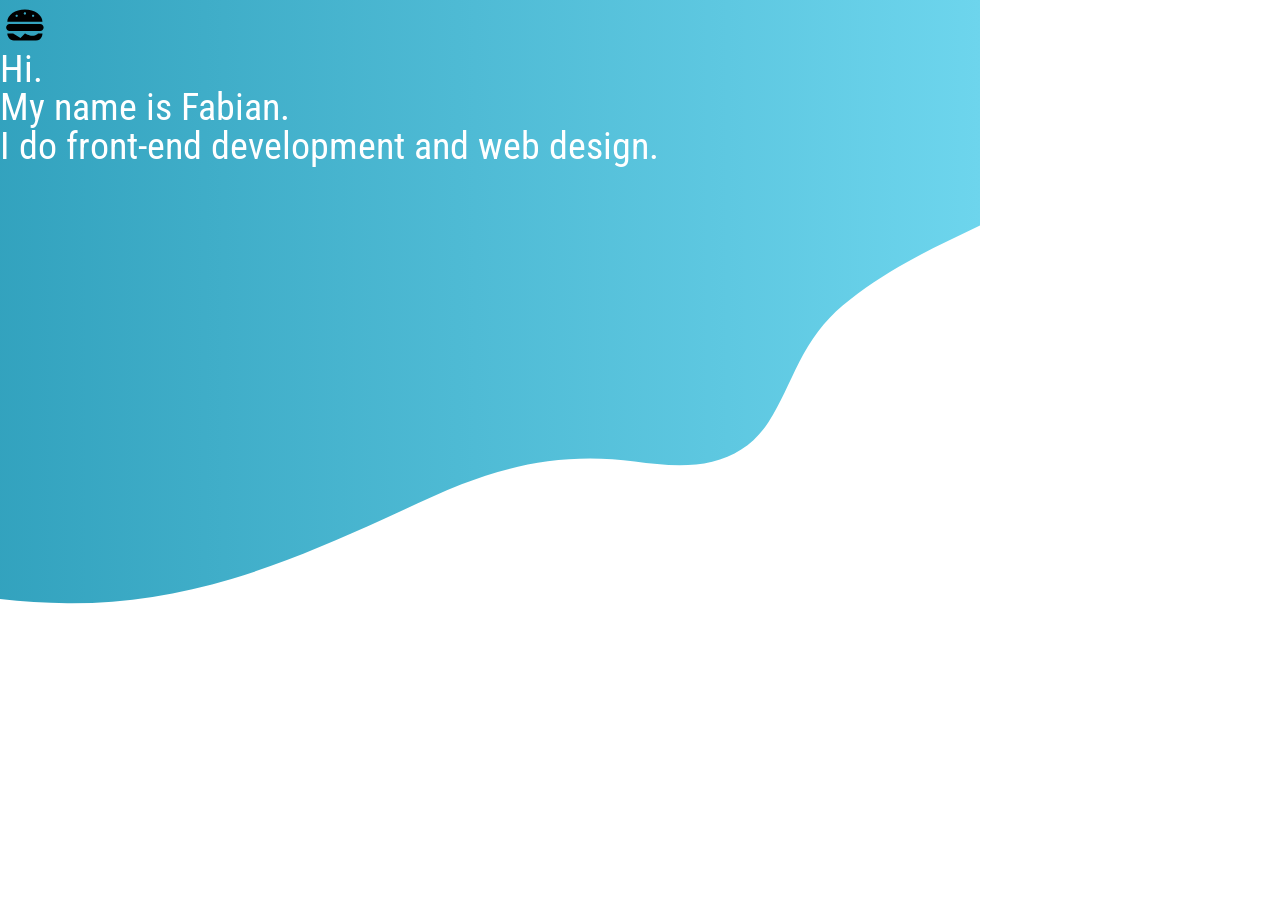
==== public/index.html @ 2a1114a0 "v0.1" ====
<!DOCTYPE html>
<html lang="en">
<head>
    <meta charset="UTF-8">
    <meta name="viewport" content="width=device-width, initial-scale=1.0">
    <meta http-equiv="X-UA-Compatible" content="ie=edge">
    <title>Responsive design</title>

    <script src="./script/reader.js" type="text/javascript" defer></script>

    <!-- Google fonts -->
    <link href="https://fonts.googleapis.com/css?family=Roboto+Condensed:300,400,700|Roboto:100,300,400,500" rel="stylesheet"> 

    <link rel="stylesheet" href="./css/style.css" type="text/css">
    <link rel="stylesheet" href="./css/svg-style.css" type="text/css">

</head>
<body>
    <header id="header">
        <nav>
            <object type="image/svg+xml" data="./media/svg/burger.svg">Burger icon SVG</object>

            <svg id="burger-menu" viewBox="0 0 1024 1024" version="1.1" xmlns="http://www.w3.org/2000/svg">
            <path id="burger-icon"d="M657.840576 732.301452c-46.817282 1.342578-148.035568-48.007387-148.035568-48.007387l-90.058109 96.012727-149.98292-96.012727L149.720953 684.294065c0 52.988842 44.989657 144.017044 135.025253 144.017044l450.018344 0c135.025253 0 135.025253-144.017044 135.025253-144.017044l-90.007967 0C779.782859 684.294065 747.874125 729.670531 657.840576 732.301452zM821.774229 492.273726 197.73755 492.273726c-39.758516 0-72.02643 32.218796-72.02643 71.978335 0 39.783075 32.267914 72.03871 72.02643 72.03871l624.036679 0c39.805588 0 72.02643-32.255635 72.02643-72.03871C893.800659 524.491499 861.579817 492.273726 821.774229 492.273726zM509.806032 192.210673c-198.890816 0-360.084055 112.889093-360.084055 252.020874l720.068849 0C869.790826 305.10079 708.547445 192.210673 509.806032 192.210673zM341.742315 348.232123c-13.251815 0-24.007787-10.732435-24.007787-24.009833 0-13.239536 10.755971-23.995507 24.007787-23.995507 13.252839 0 24.00881 10.755971 24.00881 23.995507C365.751125 337.500711 354.995153 348.232123 341.742315 348.232123zM509.806032 300.226782c-13.304004 0-24.059975-10.733459-24.059975-23.972994 0-13.278421 10.755971-24.034393 24.059975-24.034393 13.226233 0 23.959691 10.755971 23.959691 24.034393C533.7647 289.493324 523.031241 300.226782 509.806032 300.226782zM677.769464 348.232123c-13.254885 0-24.009833-10.732435-24.009833-24.009833 0-13.239536 10.755971-23.995507 24.009833-23.995507 13.251815 0 23.960715 10.755971 23.960715 23.995507C701.730179 337.500711 691.02128 348.232123 677.769464 348.232123z" />
            </svg>
        </nav>
        <h1><div id="h1-hi">Hi.</div> <div id="h1-name">My name is Fabian.</div> <div id="h1-offer">I do front-end development and web design.</div></h1>
        <svg version="1.1" id="header-bkr" xmlns="http://www.w3.org/2000/svg" xmlns:xlink="http://www.w3.org/1999/xlink" x="0px" y="0px" viewBox="0 0 2560 1600" style="enable-background:new 0 0 2560 1600;" xml:space="preserve">
            <style type="text/css">
	            .st0{fill:url(#SVGID_1_);}
            </style>
            <linearGradient id="SVGID_1_" gradientUnits="userSpaceOnUse" x1="0" y1="603.2534" x2="2560" y2="603.2534">
	            <stop  offset="0" style="stop-color:#2193B0"/>
	            <stop  offset="1" style="stop-color:#6DD5ED"/>
            </linearGradient>
            <path class="st0" d="M11.58,963.07c60.94,60.77,136.85,104.88,215.27,139.16c82.97,36.27,171.25,61.07,260.01,78.38
	            c81.76,15.94,165.03,25.15,248.36,25.86c111.4,0.95,221.28-16.62,327.87-48.54c104.68-31.35,204.98-75.04,304.41-119.97
	            c51.68-23.35,102.89-48.4,155.61-69.33c55.49-22.03,113.19-37.88,172.37-45.95c58.45-7.97,115.75-7.4,174.12,0.36
	            c50.84,6.76,104.27,12.66,154.76,0.52c47.71-11.47,85.82-38.15,112.46-79.17c24.6-37.88,41.33-80.15,61.73-120.29
	            c22.17-43.64,49.39-81.2,86.8-112.99c39.7-33.75,83.57-62.14,129.1-87.33c47.44-26.25,96.6-49.47,145.54-72.77V0H0v951
	            C3.8,955.03,7.67,959.17,11.58,963.07z"/>
        </svg>

    </header>


    <!-- Header animation - vantajs.com-->
    <script src="./script/vanta/three.r92.min.js"></script> 
    <script src="./script/vanta/vanta.net.min.js"></script>

    <!--<script defer> VANTA.NET(
        { el: "#header", color: 0xfc397c, 
        backgroundColor: 0x25163e, points: 9.00, 
        maxDistance: 21.00, 
        spacing: 16.00 }) 
    </script>-->
</body>
</html>
---- public/css/style.css ----
*{
    box-sizing: border-box;
    margin: 0;
    padding: 0;
    text-decoration: none;
}

html{
    font: 1.1em/5.5 Helvetica, sans-serif;
}

body{
    height: 100%;
    width:500px;
    overflow-x: hidden;
}

header{
    width:100vw;
    height:80vh;
}

html{
    font: 1.2em/1.6em 'Roboto Condensed', sans-serif;
}

nav{
    display: grid;
    grid-template-columns: 1fr 1fr;
    grid-template-rows: auto;
}

nav > *{
    width:50px;
}

/* Hamburger menu */
nav > svg{
    justify-self: right;
    cursor: pointer;
}

h1{
    color: #fff;
    font-size: 2em;
    font-weight: 400;
    line-height: 1em;
}
---- public/css/svg-style.css ----
#header-bkr{
    position: absolute;
    top:0;
    z-index: -1;
    height:800px;
    transform: translateX(-300px);
}

#burger-icon, #burger-menu{
    fill: #fff;
    width:50px;
    height: 50px;
}
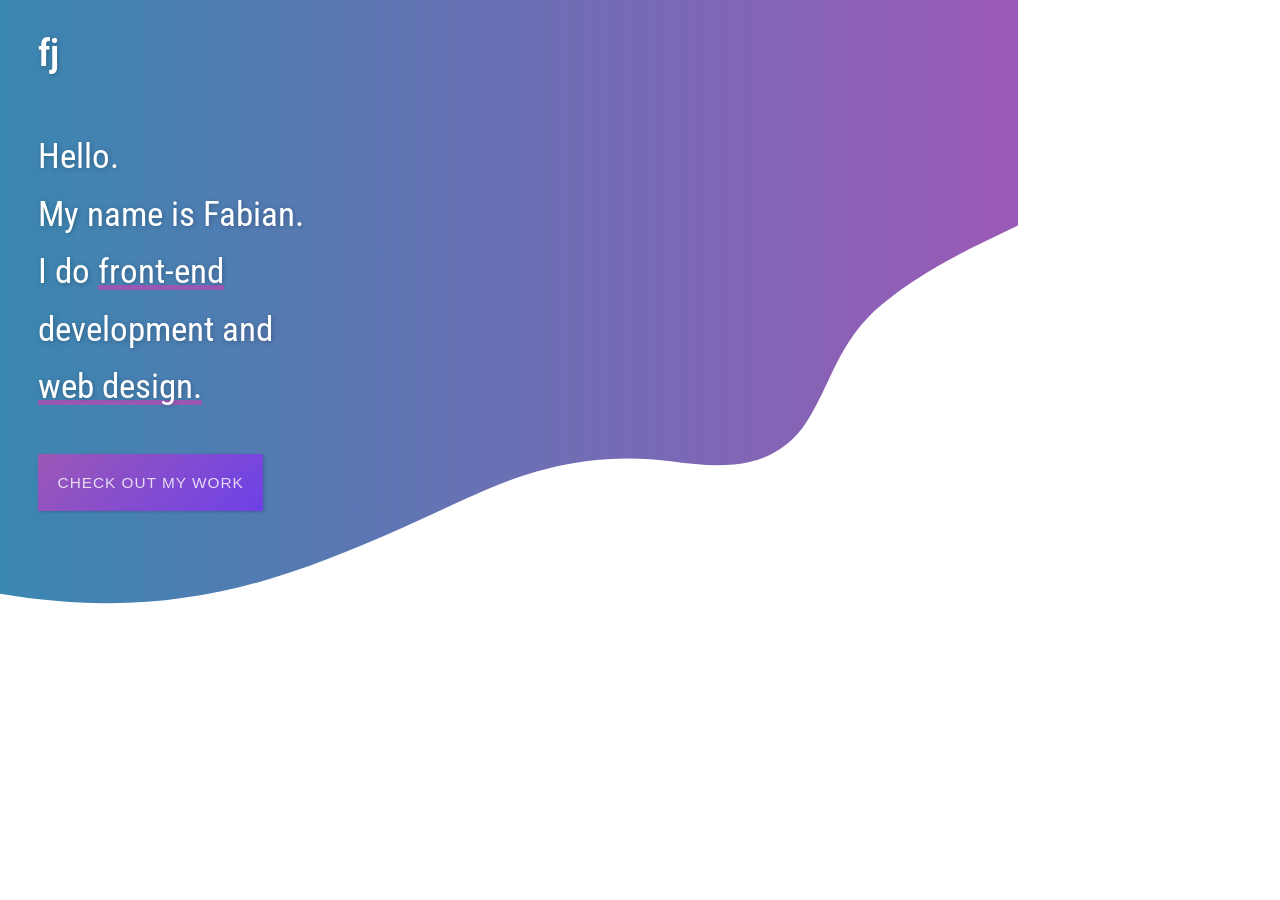
==== commit 4d39d804: "updated header" ====
--- a/public/index.html
+++ b/public/index.html
@@ -18,31 +18,37 @@
 <body>
     <header id="header">
         <nav>
-            <object type="image/svg+xml" data="./media/svg/burger.svg">Burger icon SVG</object>
-
-            <svg id="burger-menu" viewBox="0 0 1024 1024" version="1.1" xmlns="http://www.w3.org/2000/svg">
-            <path id="burger-icon"d="M657.840576 732.301452c-46.817282 1.342578-148.035568-48.007387-148.035568-48.007387l-90.058109 96.012727-149.98292-96.012727L149.720953 684.294065c0 52.988842 44.989657 144.017044 135.025253 144.017044l450.018344 0c135.025253 0 135.025253-144.017044 135.025253-144.017044l-90.007967 0C779.782859 684.294065 747.874125 729.670531 657.840576 732.301452zM821.774229 492.273726 197.73755 492.273726c-39.758516 0-72.02643 32.218796-72.02643 71.978335 0 39.783075 32.267914 72.03871 72.02643 72.03871l624.036679 0c39.805588 0 72.02643-32.255635 72.02643-72.03871C893.800659 524.491499 861.579817 492.273726 821.774229 492.273726zM509.806032 192.210673c-198.890816 0-360.084055 112.889093-360.084055 252.020874l720.068849 0C869.790826 305.10079 708.547445 192.210673 509.806032 192.210673zM341.742315 348.232123c-13.251815 0-24.007787-10.732435-24.007787-24.009833 0-13.239536 10.755971-23.995507 24.007787-23.995507 13.252839 0 24.00881 10.755971 24.00881 23.995507C365.751125 337.500711 354.995153 348.232123 341.742315 348.232123zM509.806032 300.226782c-13.304004 0-24.059975-10.733459-24.059975-23.972994 0-13.278421 10.755971-24.034393 24.059975-24.034393 13.226233 0 23.959691 10.755971 23.959691 24.034393C533.7647 289.493324 523.031241 300.226782 509.806032 300.226782zM677.769464 348.232123c-13.254885 0-24.009833-10.732435-24.009833-24.009833 0-13.239536 10.755971-23.995507 24.009833-23.995507 13.251815 0 23.960715 10.755971 23.960715 23.995507C701.730179 337.500711 691.02128 348.232123 677.769464 348.232123z" />
+            <span id="fj-logo">fj</span>
+            <svg id="hamburger-menu" height="32px" id="Layer_1" style="enable-background:new 0 0 32 32;" version="1.1" viewBox="0 0 32 32" width="32px" xml:space="preserve" xmlns="http://www.w3.org/2000/svg" xmlns:xlink="http://www.w3.org/1999/xlink">
+                <path d="M4,10h24c1.104,0,2-0.896,2-2s-0.896-2-2-2H4C2.896,6,2,6.896,2,8S2.896,10,4,10z M28,14H4c-1.104,0-2,0.896-2,2  s0.896,2,2,2h24c1.104,0,2-0.896,2-2S29.104,14,28,14z M28,22H4c-1.104,0-2,0.896-2,2s0.896,2,2,2h24c1.104,0,2-0.896,2-2  S29.104,22,28,22z"/>
             </svg>
         </nav>
-        <h1><div id="h1-hi">Hi.</div> <div id="h1-name">My name is Fabian.</div> <div id="h1-offer">I do front-end development and web design.</div></h1>
-        <svg version="1.1" id="header-bkr" xmlns="http://www.w3.org/2000/svg" xmlns:xlink="http://www.w3.org/1999/xlink" x="0px" y="0px" viewBox="0 0 2560 1600" style="enable-background:new 0 0 2560 1600;" xml:space="preserve">
+        <h1><div>Hello.</div> <div>My name is Fabian.</div> <div>I do <span class="pink-underline">front-end</span></div><div>development and</div><div><span class="pink-underline">web design.</span></div></h1>
+
+        <section>
+            <button id="portfolio-btn">Check out my work</button>
+        </section>
+
+        <svg id="header-bkr" version="1.1" id="Layer_1" xmlns="http://www.w3.org/2000/svg" xmlns:xlink="http://www.w3.org/1999/xlink" x="0px" y="0px" viewBox="0 0 2560 1600" style="enable-background:new 0 0 2560 1600;" xml:space="preserve">
             <style type="text/css">
-	            .st0{fill:url(#SVGID_1_);}
+                .st0{fill:url(#SVGID_1_);}
             </style>
             <linearGradient id="SVGID_1_" gradientUnits="userSpaceOnUse" x1="0" y1="603.2534" x2="2560" y2="603.2534">
-	            <stop  offset="0" style="stop-color:#2193B0"/>
-	            <stop  offset="1" style="stop-color:#6DD5ED"/>
+                <stop  offset="0" style="stop-color:#2193B0"/>
+                <stop  offset="1" style="stop-color:#9b59b6"/>
             </linearGradient>
             <path class="st0" d="M11.58,963.07c60.94,60.77,136.85,104.88,215.27,139.16c82.97,36.27,171.25,61.07,260.01,78.38
-	            c81.76,15.94,165.03,25.15,248.36,25.86c111.4,0.95,221.28-16.62,327.87-48.54c104.68-31.35,204.98-75.04,304.41-119.97
-	            c51.68-23.35,102.89-48.4,155.61-69.33c55.49-22.03,113.19-37.88,172.37-45.95c58.45-7.97,115.75-7.4,174.12,0.36
-	            c50.84,6.76,104.27,12.66,154.76,0.52c47.71-11.47,85.82-38.15,112.46-79.17c24.6-37.88,41.33-80.15,61.73-120.29
-	            c22.17-43.64,49.39-81.2,86.8-112.99c39.7-33.75,83.57-62.14,129.1-87.33c47.44-26.25,96.6-49.47,145.54-72.77V0H0v951
-	            C3.8,955.03,7.67,959.17,11.58,963.07z"/>
+        c81.76,15.94,165.03,25.15,248.36,25.86c111.4,0.95,221.28-16.62,327.87-48.54c104.68-31.35,204.98-75.04,304.41-119.97
+        c51.68-23.35,102.89-48.4,155.61-69.33c55.49-22.03,113.19-37.88,172.37-45.95c58.45-7.97,115.75-7.4,174.12,0.36
+        c50.84,6.76,104.27,12.66,154.76,0.52c47.71-11.47,85.82-38.15,112.46-79.17c24.6-37.88,41.33-80.15,61.73-120.29
+        c22.17-43.64,49.39-81.2,86.8-112.99c39.7-33.75,83.57-62.14,129.1-87.33c47.44-26.25,96.6-49.47,145.54-72.77V0H0v951
+        C3.8,955.03,7.67,959.17,11.58,963.07z"/>
         </svg>
 
     </header>
-
+    <main>
+        
+    </main>
 
     <!-- Header animation - vantajs.com-->
     <script src="./script/vanta/three.r92.min.js"></script> 
--- a/public/css/style.css
+++ b/public/css/style.css
@@ -1,3 +1,9 @@
+:root{
+    --main-blue-color: #2193B0;
+    --main-pink-color: #9b59b6;
+}
+
+
 *{
     box-sizing: border-box;
     margin: 0;
@@ -6,43 +12,73 @@
 }
 
 html{
-    font: 1.1em/5.5 Helvetica, sans-serif;
+    font: 1.2em/1.6em 'Roboto Condensed', sans-serif;
 }
+
 
 body{
     height: 100%;
-    width:500px;
     overflow-x: hidden;
+    padding:2rem;
+}
+
+/* navigation */
+nav{
+    display: grid;
+    grid-template-columns: 1fr 1fr;
+}
+
+
+
+/* Hamburger menu */
+#hamburger-menu{
+    justify-self: right;
+    cursor: pointer;
+    fill: #fff;
+}
+
+#fj-logo{
+    color: #fff;
+    font-size: 2em;
+    font-weight: 600;
+    text-shadow: 1px 1px 5px rgba(0,0,0, 0.25);
 }
 
 header{
-    width:100vw;
-    height:80vh;
+    display:grid;
+    grid-template-columns: 1fr;
+    grid-row-gap: 2rem;
 }
 
-html{
-    font: 1.2em/1.6em 'Roboto Condensed', sans-serif;
+
+
+h1{
+    margin-top:1rem;
+    color: #fff;
+    font-size: 1.8rem;
+    font-weight: 400;
+    line-height: 3rem;
+    text-shadow: 1px 1px 5px rgba(0,0,0, 0.25);
 }
 
-nav{
-    display: grid;
-    grid-template-columns: 1fr 1fr;
-    grid-template-rows: auto;
+.pink-underline{
+    display:inline-block;
+    border-bottom: 5px solid var(--main-pink-color);
+    line-height:1.4rem;
+
 }
 
-nav > *{
-    width:50px;
+button{
+    padding: 1rem;
+    cursor: pointer;
+    font-size: 0.8rem;
+    font-family: 'Roboto', sans-serif;
+    font-weight: 500;
+    letter-spacing: 1px;
+    text-transform: uppercase;
+    color: rgba(255,255,255, 0.8);
+    border:none;
+    box-shadow: 1px 1px 3px rgba(0,0,0, 0.2);
+    background-color: #111;
+    background-image: linear-gradient(-45deg, rgb(110, 65, 231), hsl(283, 39%, 53%, 1));
 }
-
-/* Hamburger menu */
-nav > svg{
-    justify-self: right;
-    cursor: pointer;
-}
-
-h1{
-    color: #fff;
-    font-size: 2em;
-    font-weight: 400;
-    line-height: 1em;
-}
--- a/public/css/svg-style.css
+++ b/public/css/svg-style.css
@@ -5,9 +5,3 @@
     height:800px;
     transform: translateX(-300px);
 }
-
-#burger-icon, #burger-menu{
-    fill: #fff;
-    width:50px;
-    height: 50px;
-}
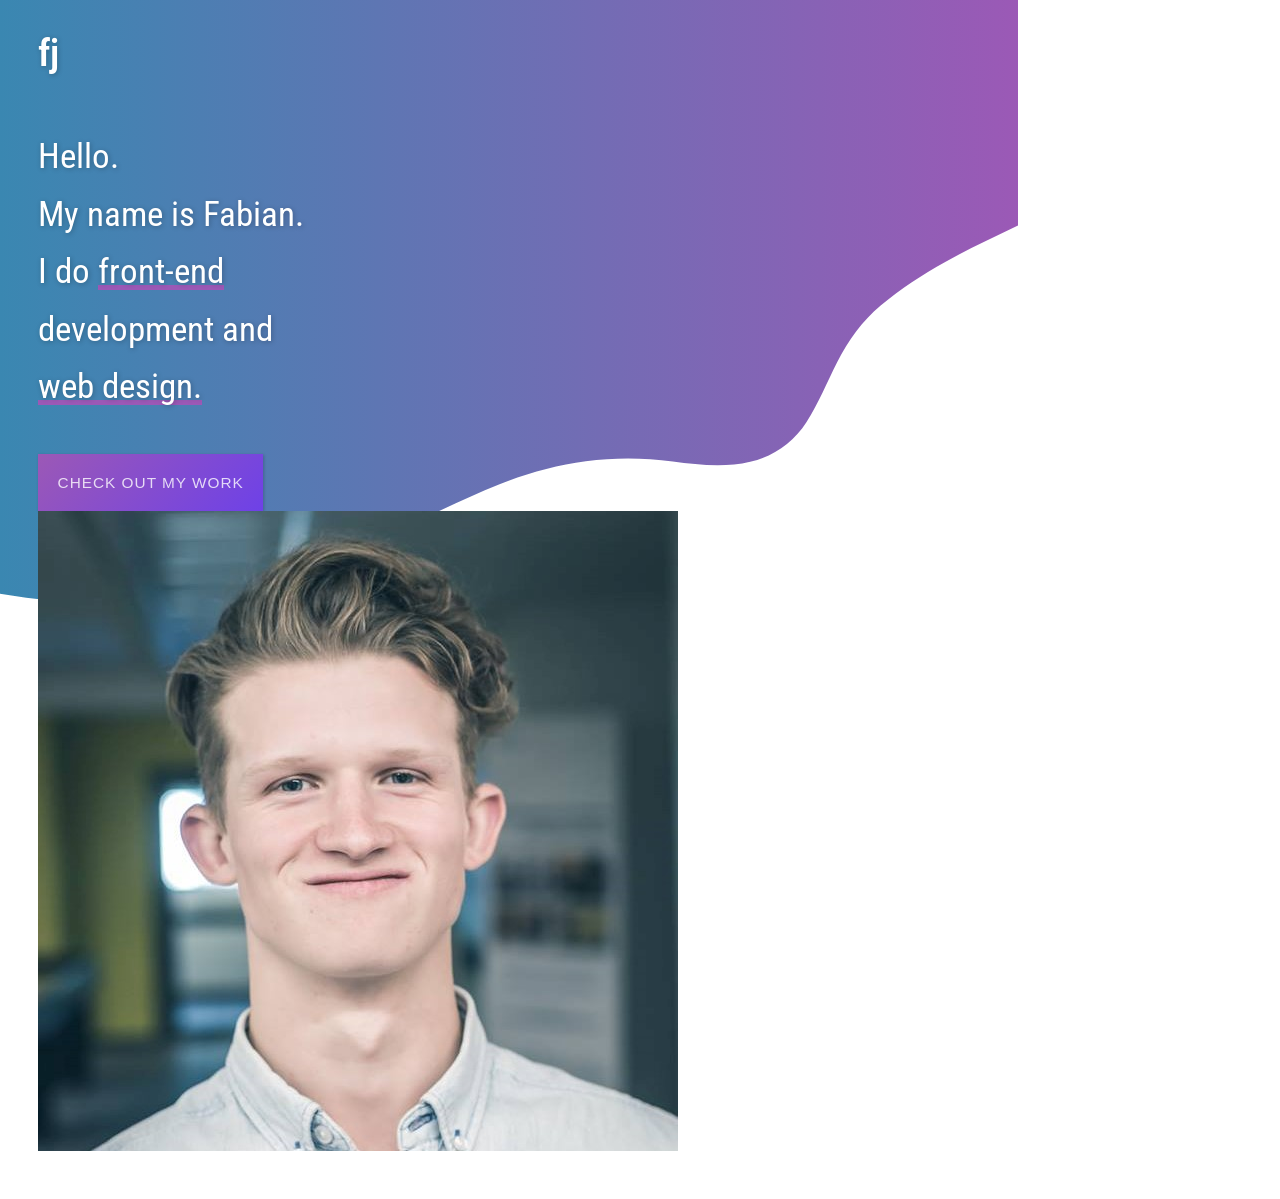
==== commit 53b97f86: "testing main section" ====
--- a/public/index.html
+++ b/public/index.html
@@ -4,7 +4,7 @@
     <meta charset="UTF-8">
     <meta name="viewport" content="width=device-width, initial-scale=1.0">
     <meta http-equiv="X-UA-Compatible" content="ie=edge">
-    <title>Responsive design</title>
+    <title>Fjohnsen Portfolio</title>
 
     <script src="./script/reader.js" type="text/javascript" defer></script>
 
@@ -47,7 +47,11 @@
 
     </header>
     <main>
-        
+        <section id="skills">
+            <article>
+                <img src="media/img/portait-square.jpg"/>
+            </article>
+        </section>
     </main>
 
     <!-- Header animation - vantajs.com-->
--- a/public/css/style.css
+++ b/public/css/style.css
@@ -13,6 +13,7 @@
 
 html{
     font: 1.2em/1.6em 'Roboto Condensed', sans-serif;
+    overflow-x: hidden;
 }
 
 
--- a/public/css/svg-style.css
+++ b/public/css/svg-style.css
@@ -4,4 +4,5 @@
     z-index: -1;
     height:800px;
     transform: translateX(-300px);
+    overflow-x: hidden;
 }
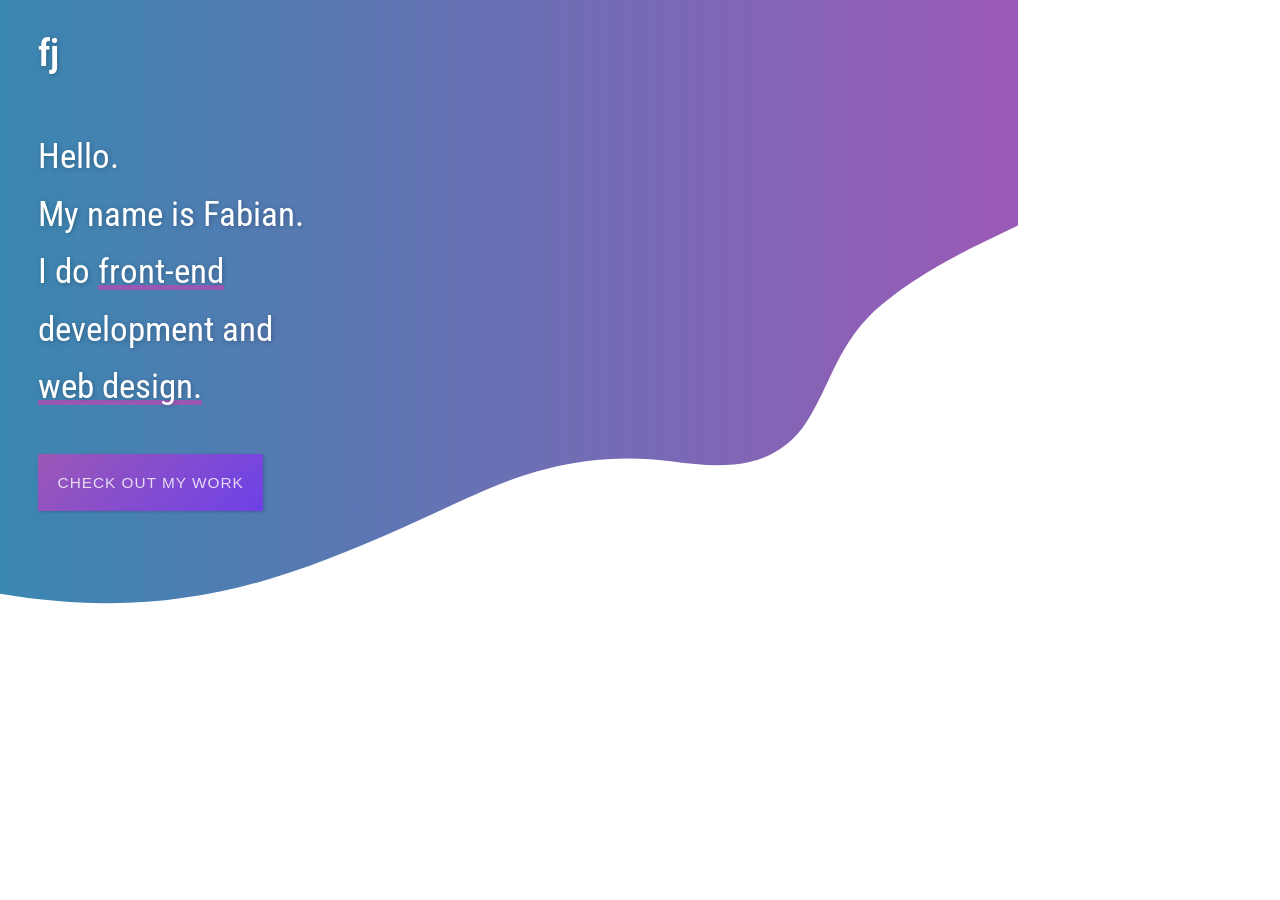
==== commit e763b36c: "changes" ====
--- a/public/index.html
+++ b/public/index.html
@@ -49,7 +49,7 @@
     <main>
         <section id="skills">
             <article>
-                <img src="media/img/portait-square.jpg"/>
+                
             </article>
         </section>
     </main>
--- a/public/css/style.css
+++ b/public/css/style.css
@@ -13,6 +13,10 @@
 
 html{
     font: 1.2em/1.6em 'Roboto Condensed', sans-serif;
+    overflow-x: hidden;
+}
+
+.st01, #SVGID_1_{
     overflow-x: hidden;
 }
 
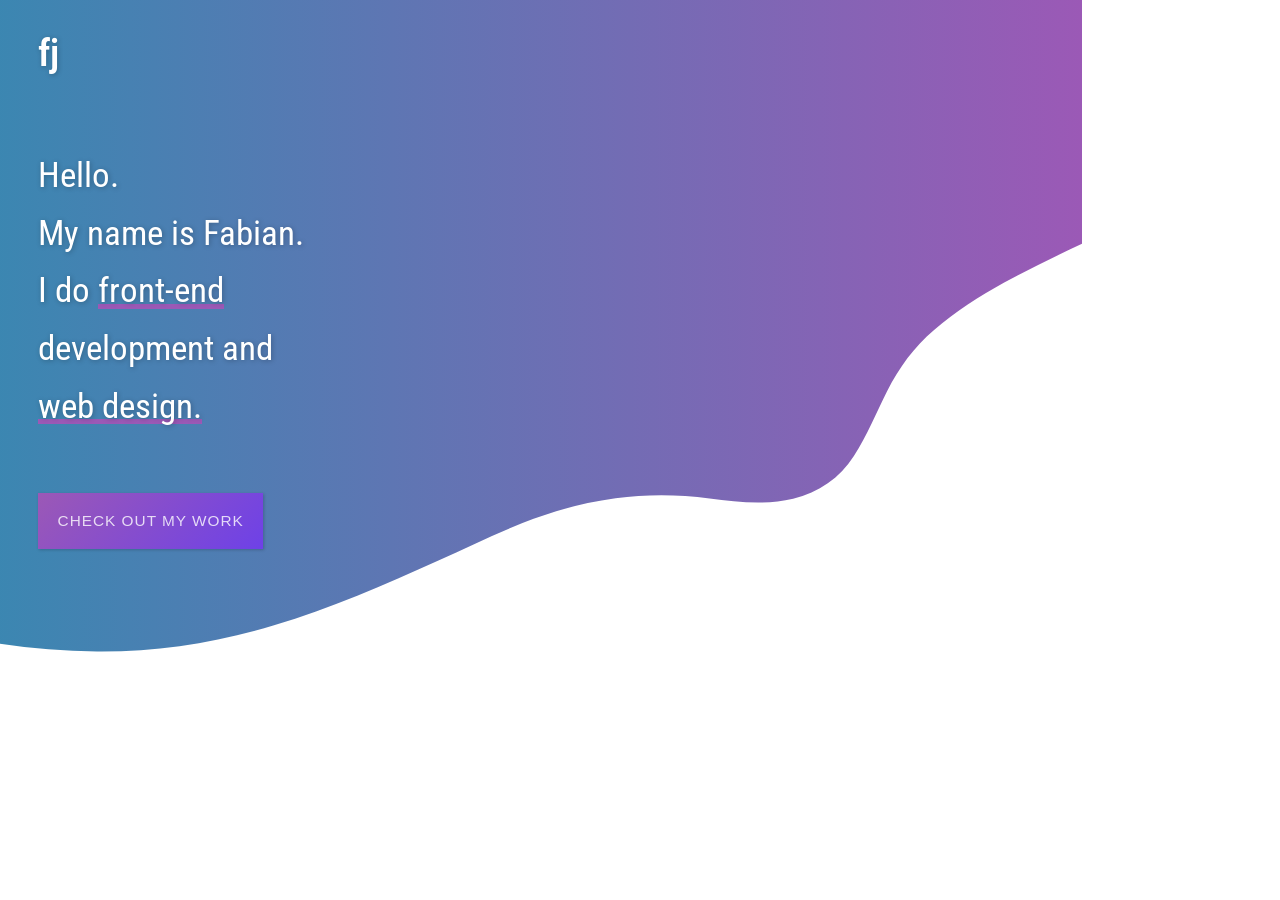
==== commit eaaea9ab: "bugfixe" ====
--- a/public/index.html
+++ b/public/index.html
@@ -29,21 +29,23 @@
             <button id="portfolio-btn">Check out my work</button>
         </section>
 
-        <svg id="header-bkr" version="1.1" id="Layer_1" xmlns="http://www.w3.org/2000/svg" xmlns:xlink="http://www.w3.org/1999/xlink" x="0px" y="0px" viewBox="0 0 2560 1600" style="enable-background:new 0 0 2560 1600;" xml:space="preserve">
-            <style type="text/css">
-                .st0{fill:url(#SVGID_1_);}
-            </style>
-            <linearGradient id="SVGID_1_" gradientUnits="userSpaceOnUse" x1="0" y1="603.2534" x2="2560" y2="603.2534">
-                <stop  offset="0" style="stop-color:#2193B0"/>
-                <stop  offset="1" style="stop-color:#9b59b6"/>
-            </linearGradient>
-            <path class="st0" d="M11.58,963.07c60.94,60.77,136.85,104.88,215.27,139.16c82.97,36.27,171.25,61.07,260.01,78.38
-        c81.76,15.94,165.03,25.15,248.36,25.86c111.4,0.95,221.28-16.62,327.87-48.54c104.68-31.35,204.98-75.04,304.41-119.97
-        c51.68-23.35,102.89-48.4,155.61-69.33c55.49-22.03,113.19-37.88,172.37-45.95c58.45-7.97,115.75-7.4,174.12,0.36
-        c50.84,6.76,104.27,12.66,154.76,0.52c47.71-11.47,85.82-38.15,112.46-79.17c24.6-37.88,41.33-80.15,61.73-120.29
-        c22.17-43.64,49.39-81.2,86.8-112.99c39.7-33.75,83.57-62.14,129.1-87.33c47.44-26.25,96.6-49.47,145.54-72.77V0H0v951
-        C3.8,955.03,7.67,959.17,11.58,963.07z"/>
-        </svg>
+        <section id="header-svg-container">
+            <svg id="header-bkr" version="1.1" id="Layer_1" xmlns="http://www.w3.org/2000/svg" xmlns:xlink="http://www.w3.org/1999/xlink" x="0px" y="0px" viewBox="0 0 2560 1600" style="enable-background:new 0 0 2560 1600;" xml:space="preserve">
+                <style type="text/css">
+                    .st0{fill:url(#SVGID_1_);}
+                </style>
+                <linearGradient id="SVGID_1_" gradientUnits="userSpaceOnUse" x1="0" y1="603.2534" x2="2560" y2="603.2534">
+                    <stop  offset="0" style="stop-color:#2193B0"/>
+                    <stop  offset="1" style="stop-color:#9b59b6"/>
+                </linearGradient>
+                <path class="st0" d="M11.58,963.07c60.94,60.77,136.85,104.88,215.27,139.16c82.97,36.27,171.25,61.07,260.01,78.38
+            c81.76,15.94,165.03,25.15,248.36,25.86c111.4,0.95,221.28-16.62,327.87-48.54c104.68-31.35,204.98-75.04,304.41-119.97
+            c51.68-23.35,102.89-48.4,155.61-69.33c55.49-22.03,113.19-37.88,172.37-45.95c58.45-7.97,115.75-7.4,174.12,0.36
+            c50.84,6.76,104.27,12.66,154.76,0.52c47.71-11.47,85.82-38.15,112.46-79.17c24.6-37.88,41.33-80.15,61.73-120.29
+            c22.17-43.64,49.39-81.2,86.8-112.99c39.7-33.75,83.57-62.14,129.1-87.33c47.44-26.25,96.6-49.47,145.54-72.77V0H0v951
+            C3.8,955.03,7.67,959.17,11.58,963.07z"/>
+            </svg>
+        </section>
 
     </header>
     <main>
--- a/public/css/style.css
+++ b/public/css/style.css
@@ -2,7 +2,6 @@
     --main-blue-color: #2193B0;
     --main-pink-color: #9b59b6;
 }
-
 
 *{
     box-sizing: border-box;
@@ -13,13 +12,7 @@
 
 html{
     font: 1.2em/1.6em 'Roboto Condensed', sans-serif;
-    overflow-x: hidden;
 }
-
-.st01, #SVGID_1_{
-    overflow-x: hidden;
-}
-
 
 body{
     height: 100%;
@@ -32,8 +25,6 @@
     display: grid;
     grid-template-columns: 1fr 1fr;
 }
-
-
 
 /* Hamburger menu */
 #hamburger-menu{
@@ -52,7 +43,7 @@
 header{
     display:grid;
     grid-template-columns: 1fr;
-    grid-row-gap: 2rem;
+    grid-row-gap: 3rem;
 }
 
 
@@ -85,5 +76,5 @@
     border:none;
     box-shadow: 1px 1px 3px rgba(0,0,0, 0.2);
     background-color: #111;
-    background-image: linear-gradient(-45deg, rgb(110, 65, 231), hsl(283, 39%, 53%, 1));
+    background: linear-gradient(-45deg, rgb(110, 65, 231), hsl(283, 39%, 53%, 1));
 }
--- a/public/css/svg-style.css
+++ b/public/css/svg-style.css
@@ -1,8 +1,13 @@
+#header-svg-container{
+    position: absolute;
+    width:100%;
+    top:0;
+    left:0;
+    z-index: -1;
+    overflow: hidden;
+}
+
 #header-bkr{
-    position: absolute;
-    top:0;
-    z-index: -1;
-    height:800px;
+    height:45em;
     transform: translateX(-300px);
-    overflow-x: hidden;
 }
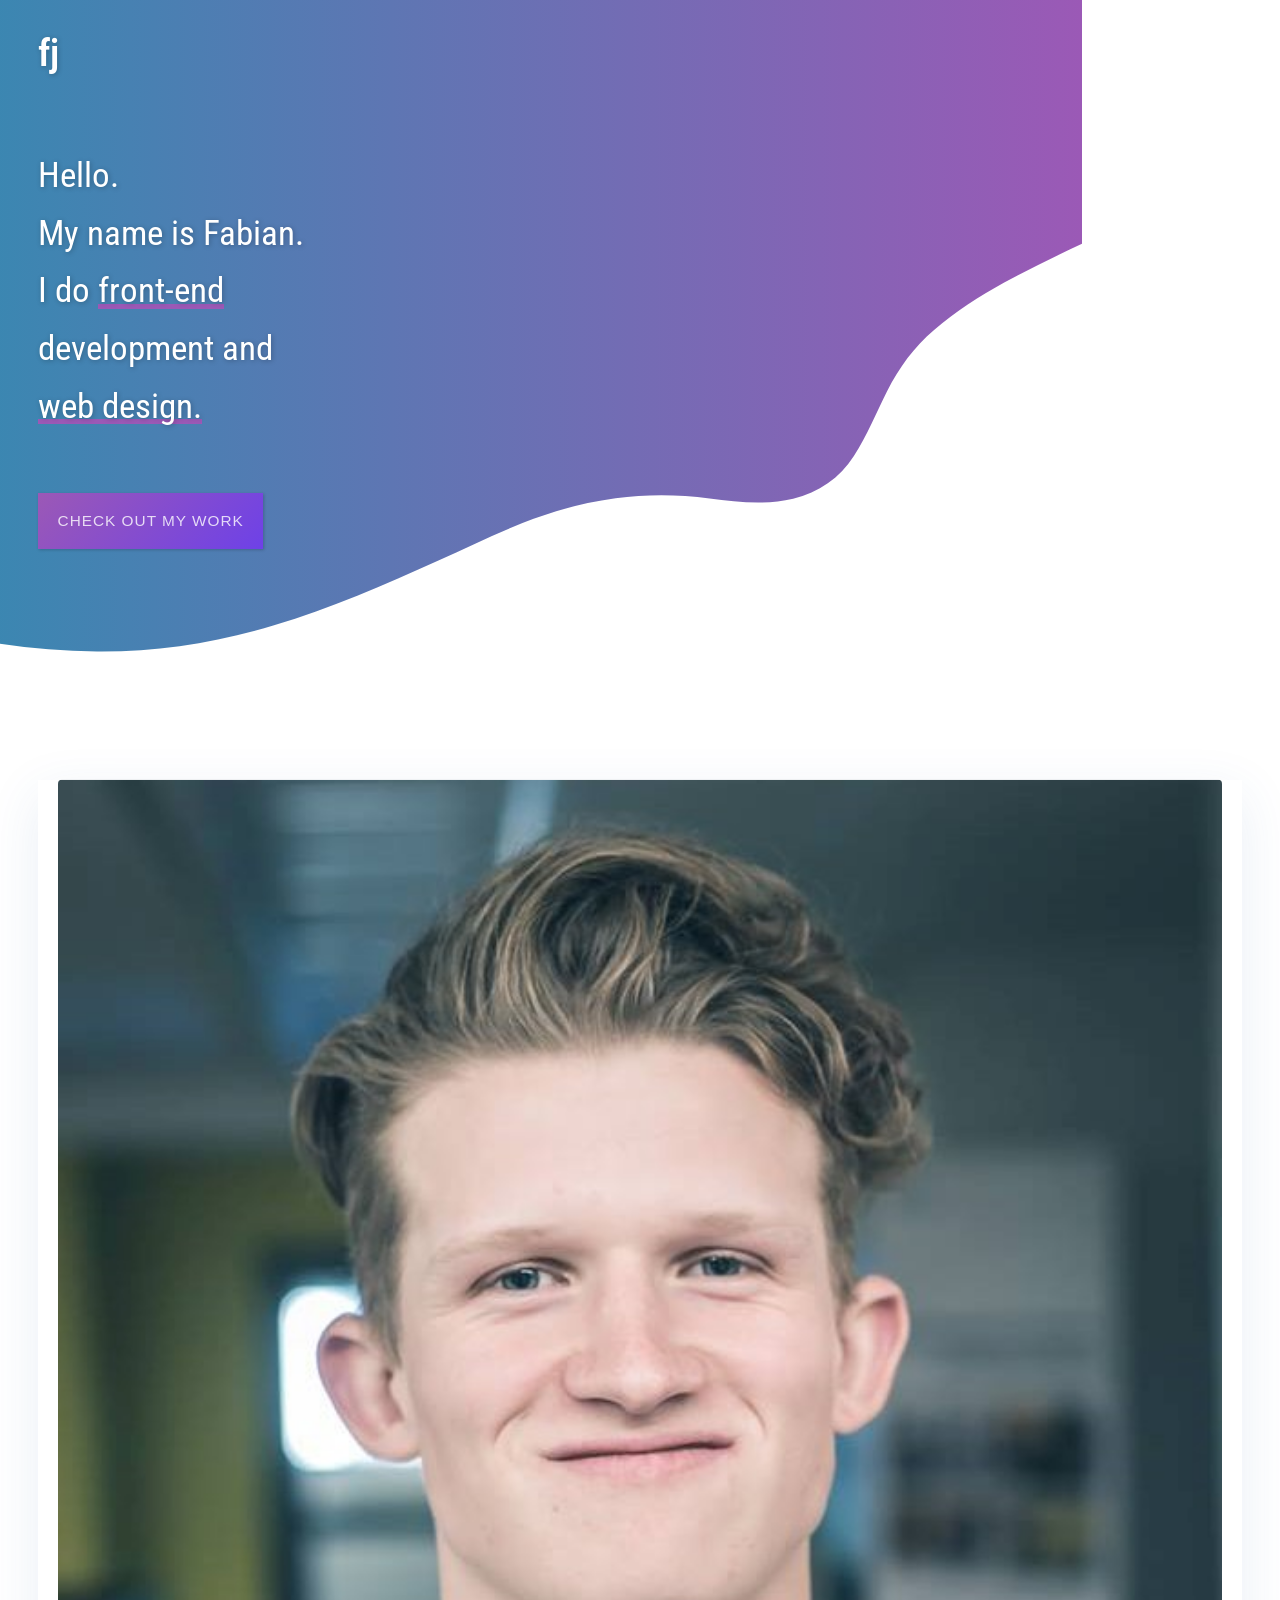
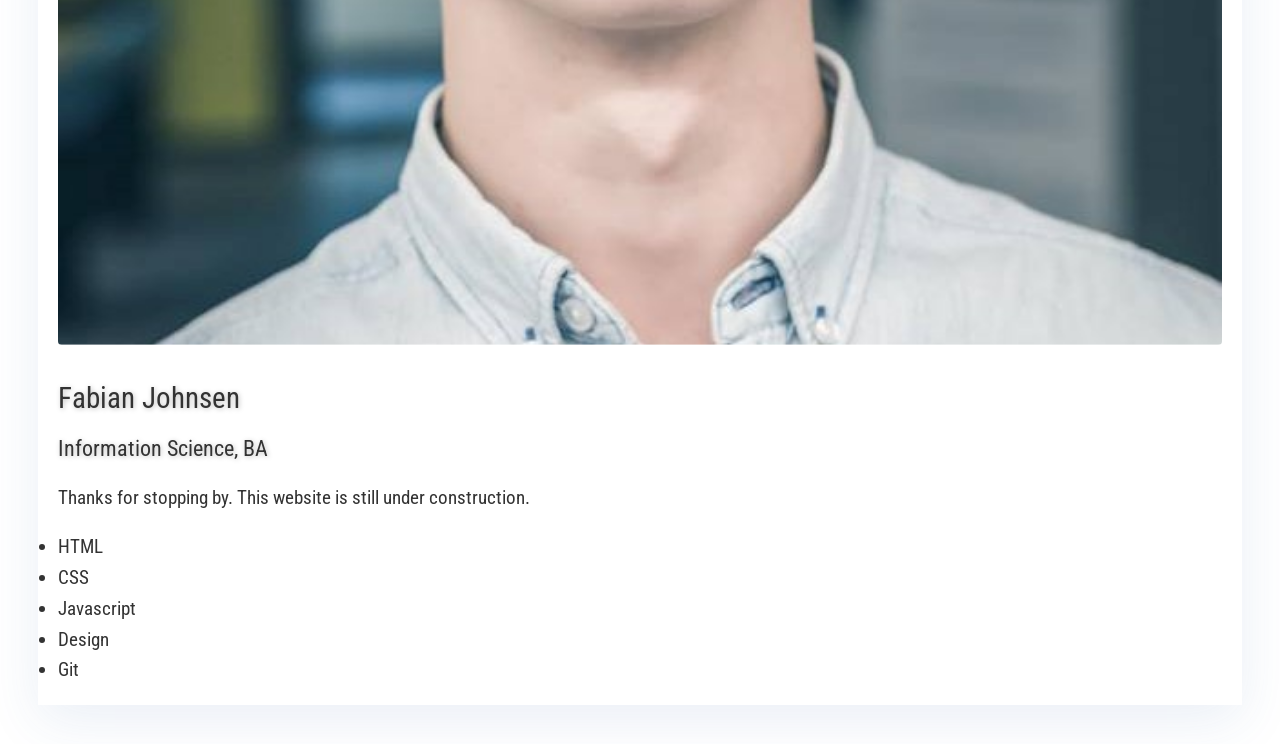
==== commit a7d5081d: "testing" ====
--- a/public/index.html
+++ b/public/index.html
@@ -50,9 +50,19 @@
     </header>
     <main>
         <section id="skills">
-            <article>
-                
-            </article>
+            <img id="fjohnsen-portrait" alt="Fabian Johnsen portrait" title="Portait of fabian johnsen" src="./media/img/portait-square.jpg"/>
+            <h2>Fabian Johnsen</h2>
+            <h3>Information Science, BA</h3>
+            <p class="fjohnsen-intro">
+                Thanks for stopping by. This website is still under construction.
+            </p>
+            <ul>
+                <li>HTML</li>
+                <li>CSS</li>
+                <li>Javascript</li>
+                <li>Design</li>
+                <li>Git</li>
+            </ul>
         </section>
     </main>
 
--- a/public/css/style.css
+++ b/public/css/style.css
@@ -1,6 +1,8 @@
 :root{
     --main-blue-color: #2193B0;
     --main-pink-color: #9b59b6;
+        font: 1.2em/1.6em 'Roboto Condensed', sans-serif;
+    color: #333;
 }
 
 *{
@@ -10,14 +12,11 @@
     text-decoration: none;
 }
 
-html{
-    font: 1.2em/1.6em 'Roboto Condensed', sans-serif;
-}
-
 body{
     height: 100%;
     overflow-x: hidden;
     padding:2rem;
+    background-color: rgba(255, 255, 255, 0.90);
 }
 
 /* navigation */
@@ -46,15 +45,19 @@
     grid-row-gap: 3rem;
 }
 
+h1, h2, h3, h4, h5, h6{
+    text-shadow: 1px 1px 5px rgba(0,0,0, 0.25);
+    font-weight: 400;
+    color: #333;
+}
+
 
 
 h1{
     margin-top:1rem;
     color: #fff;
     font-size: 1.8rem;
-    font-weight: 400;
     line-height: 3rem;
-    text-shadow: 1px 1px 5px rgba(0,0,0, 0.25);
 }
 
 .pink-underline{
@@ -78,3 +81,28 @@
     background-color: #111;
     background: linear-gradient(-45deg, rgb(110, 65, 231), hsl(283, 39%, 53%, 1));
 }
+
+/* main section */
+
+main{
+    grid-template-columns: 1fr;
+    justify-items: center;
+}
+
+/* skills-section */
+
+#skills{
+    margin-top: 12rem;
+    padding:1rem;
+    display: grid;
+    grid-template-columns: 1fr;
+    grid-row-gap: 1rem;
+    box-shadow: 0 15px 50px 0 rgba(51, 94, 164, .1);
+}
+
+#fjohnsen-portrait{
+    transform: translateY(-1rem);
+    border-radius: 0.2em;
+    width:100%;
+
+}
--- a/public/css/svg-style.css
+++ b/public/css/svg-style.css
@@ -8,6 +8,7 @@
 }
 
 #header-bkr{
+    width:auto;
     height:45em;
     transform: translateX(-300px);
 }
